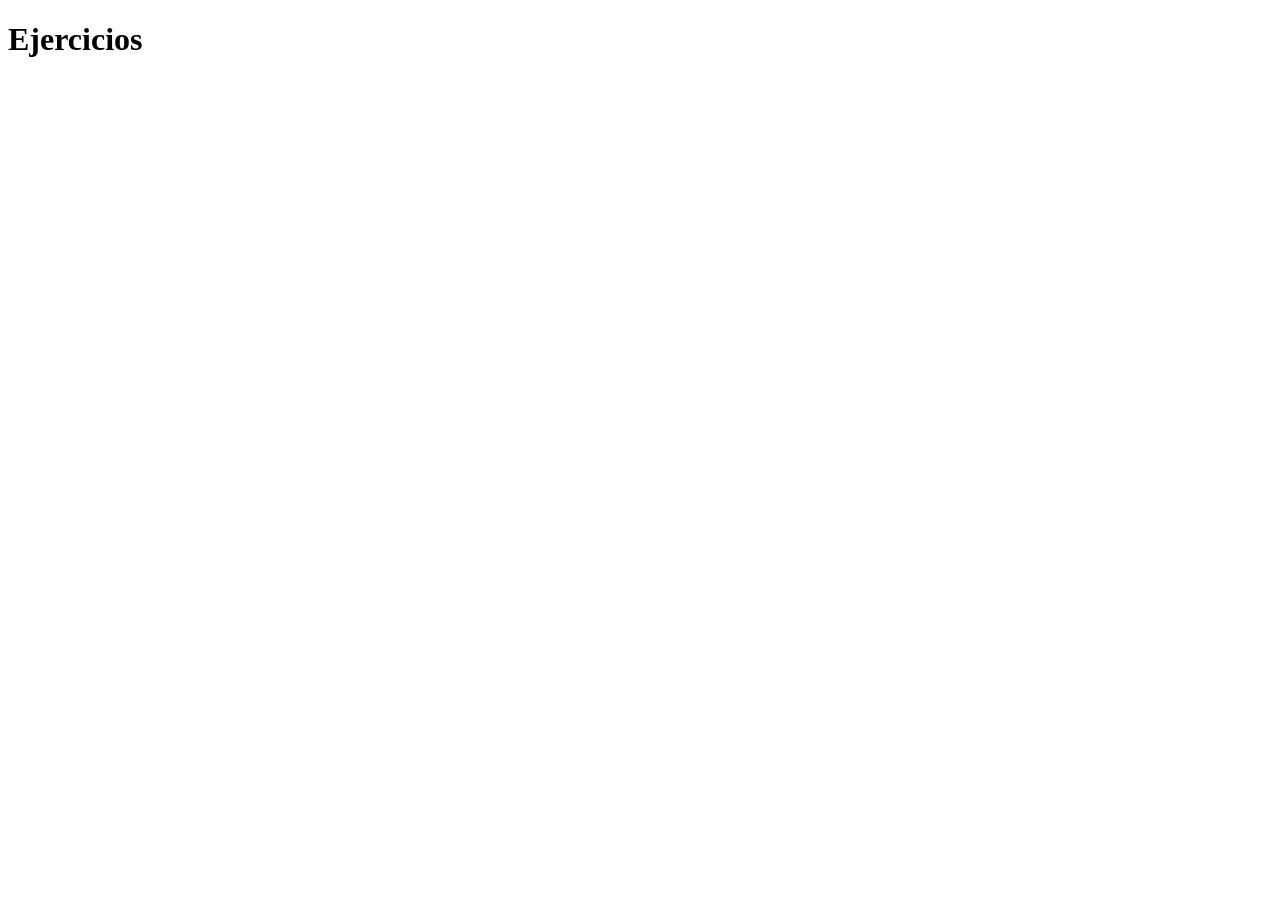
==== index.html @ fab9e2f6 "Add files via upload" ====
<!DOCTYPE html>
<html lang="es">
<head>
    <meta charset="UTF-8">
    <meta name="viewport" content="width=device-width, initial-scale=1.0">
    <title>Mi portafolio</title>
    <link rel="stylesheet" href="style.css">
</head>
<body>
    <h1>Ejercicios</h1>
</body>
</html>
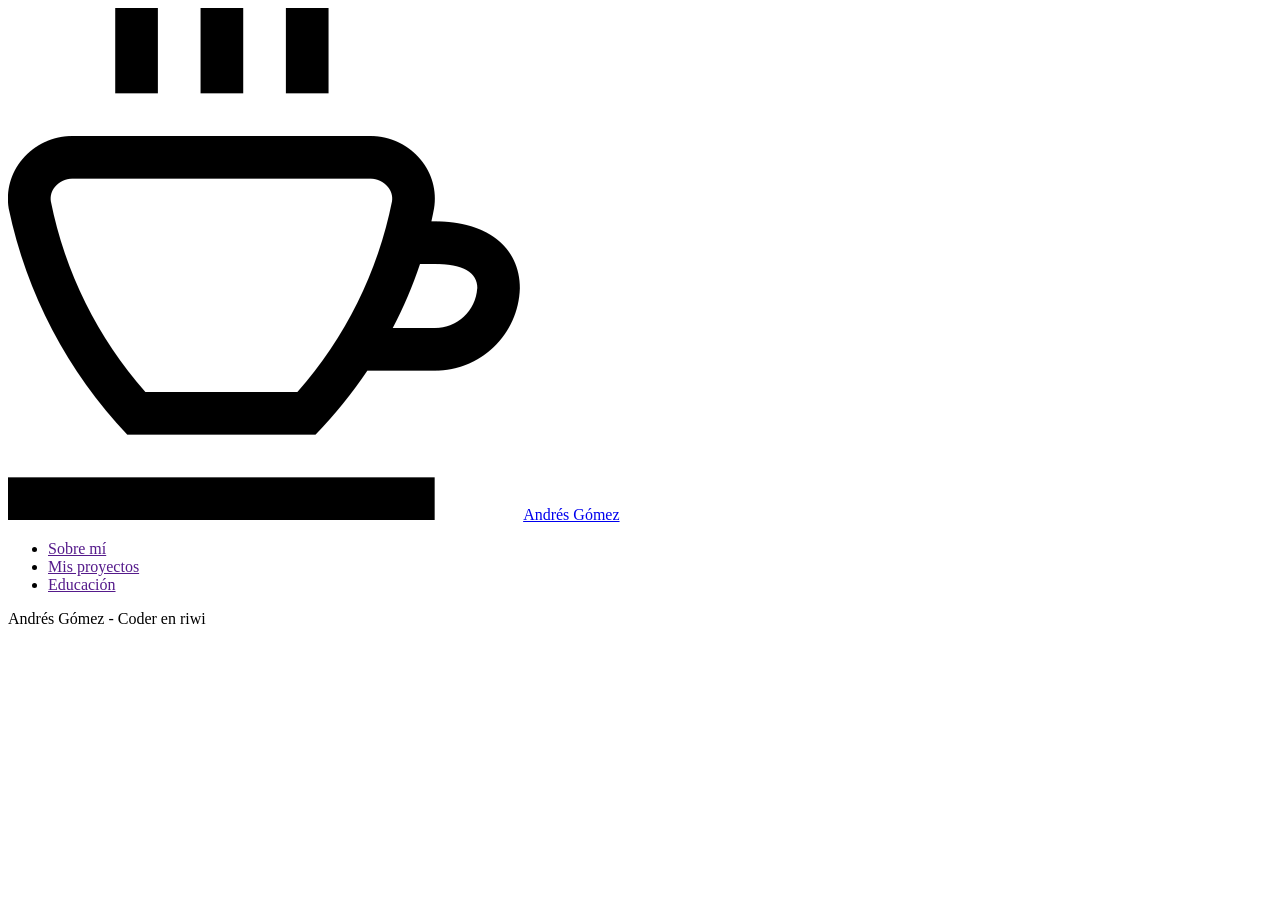
==== commit 2a503ace: "feat: agrega icono principal y estructura principal del index" ====
--- a/index.html
+++ b/index.html
@@ -3,10 +3,28 @@
 <head>
     <meta charset="UTF-8">
     <meta name="viewport" content="width=device-width, initial-scale=1.0">
-    <title>Mi portafolio</title>
-    <link rel="stylesheet" href="style.css">
+    <title>Andrés Gómez - Mi portafolio</title>
 </head>
 <body>
-    <h1>Ejercicios</h1>
+    <header>
+        <img src="/img/icono.png" alt="Icono taza de café">
+        <a href="/index.html">Andrés Gómez</a>
+
+        <nav>
+            <ul>
+                <li><a href="">Sobre mí</a></li>
+                <li><a href="">Mis proyectos</a></li>
+                <li><a href="">Educación</a></li>
+            </ul>
+        </nav>
+    </header>
+
+    <main class="content">
+        
+    </main>
+
+    <footer>
+        <p>Andrés Gómez - Coder en riwi</p>
+    </footer>
 </body>
 </html>
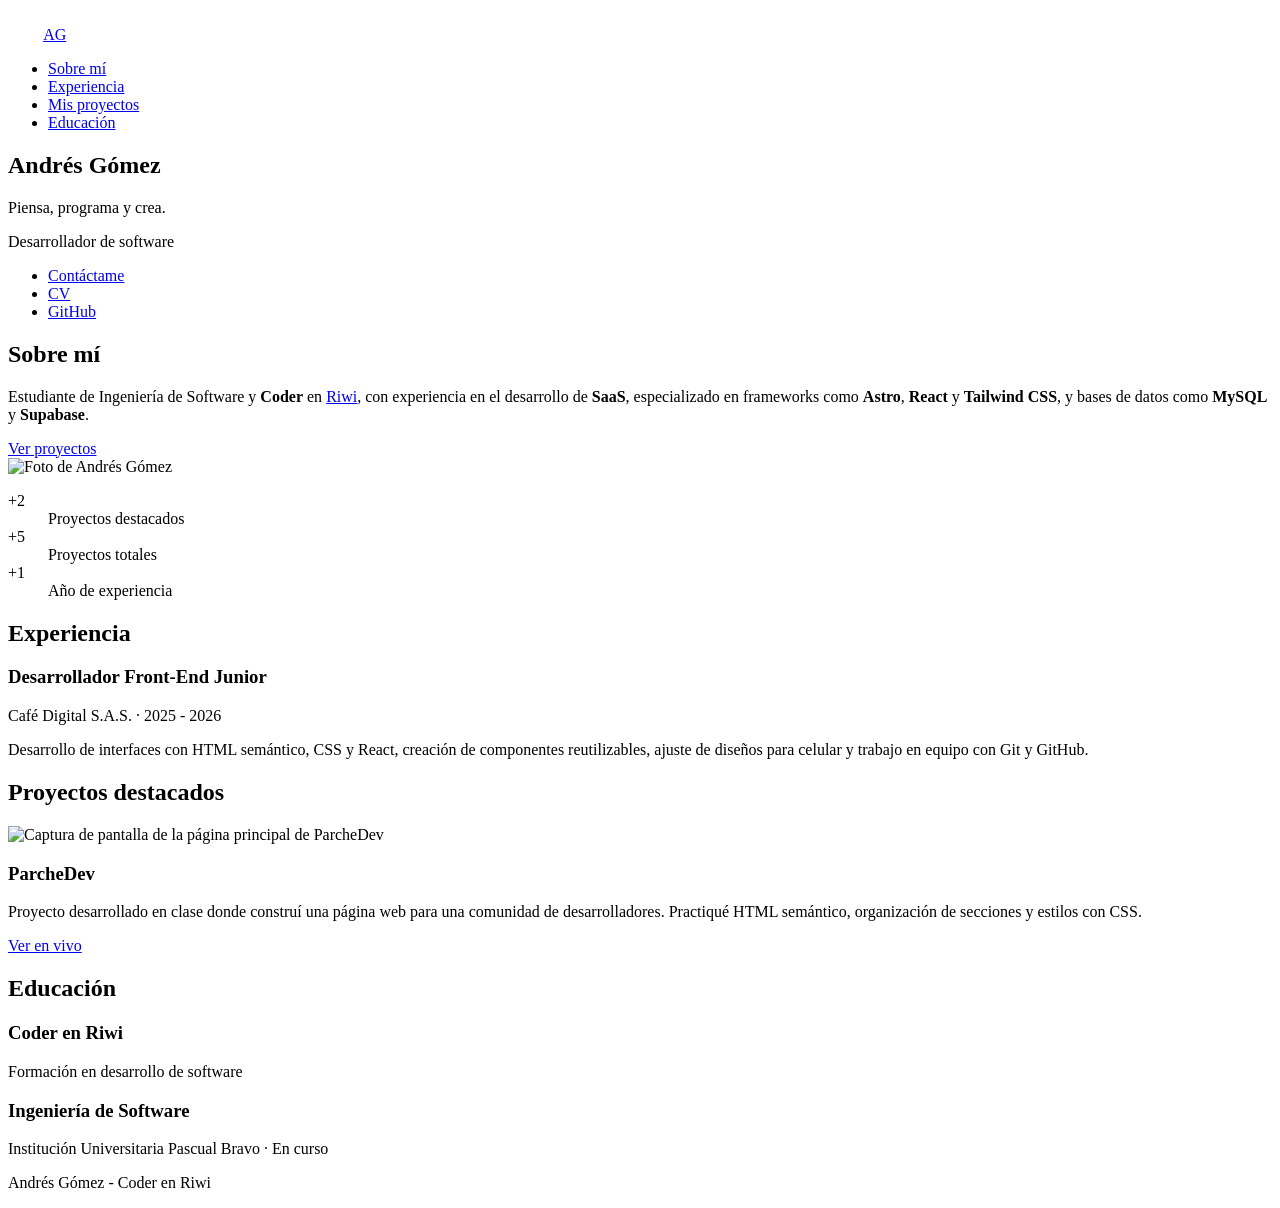
==== commit ee8bc14f: "feat: agrega contenido a todas las páginas" ====
--- a/index.html
+++ b/index.html
@@ -3,28 +3,134 @@
 <head>
     <meta charset="UTF-8">
     <meta name="viewport" content="width=device-width, initial-scale=1.0">
+    <meta name="description" content="Portafolio de Andrés Felipe Gómez Jiménez, desarrollador de software.">
     <title>Andrés Gómez - Mi portafolio</title>
+    <link rel="stylesheet" href="css/styles.css">
 </head>
 <body>
-    <header>
-        <img src="/img/icono.png" alt="Icono taza de café">
-        <a href="/index.html">Andrés Gómez</a>
+    <header class="site-header">
+        <div class="brand">
+            <img src="img/icono.png" alt="Icono taza de café" width="32" height="32">
+            <a href="index.html">AG</a>
+        </div>
 
-        <nav>
+        <nav aria-label="Navegación principal">
             <ul>
-                <li><a href="">Sobre mí</a></li>
-                <li><a href="">Mis proyectos</a></li>
-                <li><a href="">Educación</a></li>
+                <li><a href="#sobre-mi">Sobre mí</a></li>
+                <li><a href="#experiencia">Experiencia</a></li>
+                <li><a href="./pages/proyectos.html">Mis proyectos</a></li>
+                <li><a href="#educacion">Educación</a></li>
             </ul>
         </nav>
     </header>
 
     <main class="content">
-        
+        <section class="hero" id="presentacion">
+            <h1>Andrés Gómez</h1>
+            <p class="hero-role">Piensa, programa y crea.</p>
+            <p class="hero-subrole">Desarrollador de software</p>
+        </section>
+
+        <section class="about-me section" id="sobre-mi">
+            <div class="links-info">
+                <ul>
+                    <li><a href="mailto:dev.andrez18@gmail.com">Contáctame</a></li>
+                    <li><a href="#">CV</a></li>
+                    <li><a href="https://github.com/dress18" target="_blank" rel="noopener">GitHub</a></li>
+                </ul>
+            </div>
+
+            <div class="info-about-me">
+                <div class="about-text">
+                    <h2>Sobre mí</h2>
+                    <p>
+                        Estudiante de Ingeniería de Software y <strong>Coder</strong> en
+                        <a href="https://riwi.io" target="_blank" rel="noopener">Riwi</a>,
+                        con experiencia en el desarrollo de <strong>SaaS</strong>,
+                        especializado en frameworks como <strong>Astro</strong>,
+                        <strong>React</strong> y <strong>Tailwind CSS</strong>, y bases de
+                        datos como <strong>MySQL</strong> y <strong>Supabase</strong>.
+                    </p>
+                    <a class="btn" href="#proyectos">Ver proyectos</a>
+                </div>
+                <img src="img/foto.jpg" alt="Foto de Andrés Gómez" width="480" height="480">
+            </div>
+        </section>
+
+        <section class="my-projects section" aria-label="Datos destacados">
+            <div class="num-projects">
+                <dl>
+                    <div>
+                        <dt><span>+2</span></dt>
+                        <dd>Proyectos destacados</dd>
+                    </div>
+                    <div>
+                        <dt><span>+5</span></dt>
+                        <dd>Proyectos totales</dd>
+                    </div>
+                    <div>
+                        <dt><span>+1</span></dt>
+                        <dd>Año de experiencia</dd>
+                    </div>
+                </dl>
+            </div>
+        </section>
+
+        <section class="section" id="experiencia">
+            <h2>Experiencia</h2>
+
+            <article class="card">
+                <header>
+                    <h3>Desarrollador Front-End Junior</h3>
+                    <p class="meta">Café Digital S.A.S. · 2025 - 2026</p>
+                </header>
+                <p>
+                    Desarrollo de interfaces con HTML semántico, CSS y React,
+                    creación de componentes reutilizables, ajuste de diseños para
+                    celular y trabajo en equipo con Git y GitHub.
+                </p>
+            </article>
+        </section>
+
+        <section class="section" id="proyectos">
+            <h2>Proyectos destacados</h2>
+
+            <div class="projects">
+                <article class="card project">
+                    <img src="img/parchedev.png"
+                         alt="Captura de pantalla de la página principal de ParcheDev"
+                         width="800" height="450">
+                    <div class="project-body">
+                        <h3>ParcheDev</h3>
+                        <p>
+                            Proyecto desarrollado en clase donde construí una página web
+                            para una comunidad de desarrolladores. Practiqué HTML semántico,
+                            organización de secciones y estilos con CSS.
+                        </p>
+                        <a class="btn" href="https://dress18.github.io/parchedev/"
+                           target="_blank" rel="noopener">Ver en vivo</a>
+                    </div>
+                </article>
+            </div>
+        </section>
+
+        <section class="section" id="educacion">
+            <h2>Educación</h2>
+
+            <article class="card">
+                <h3>Coder en Riwi</h3>
+                <p class="meta">Formación en desarrollo de software</p>
+            </article>
+
+            <article class="card">
+                <h3>Ingeniería de Software</h3>
+                <p class="meta">Institución Universitaria Pascual Bravo · En curso</p>
+            </article>
+        </section>
     </main>
 
-    <footer>
-        <p>Andrés Gómez - Coder en riwi</p>
+    <footer class="site-footer">
+        <p>Andrés Gómez - Coder en Riwi</p>
     </footer>
 </body>
 </html>
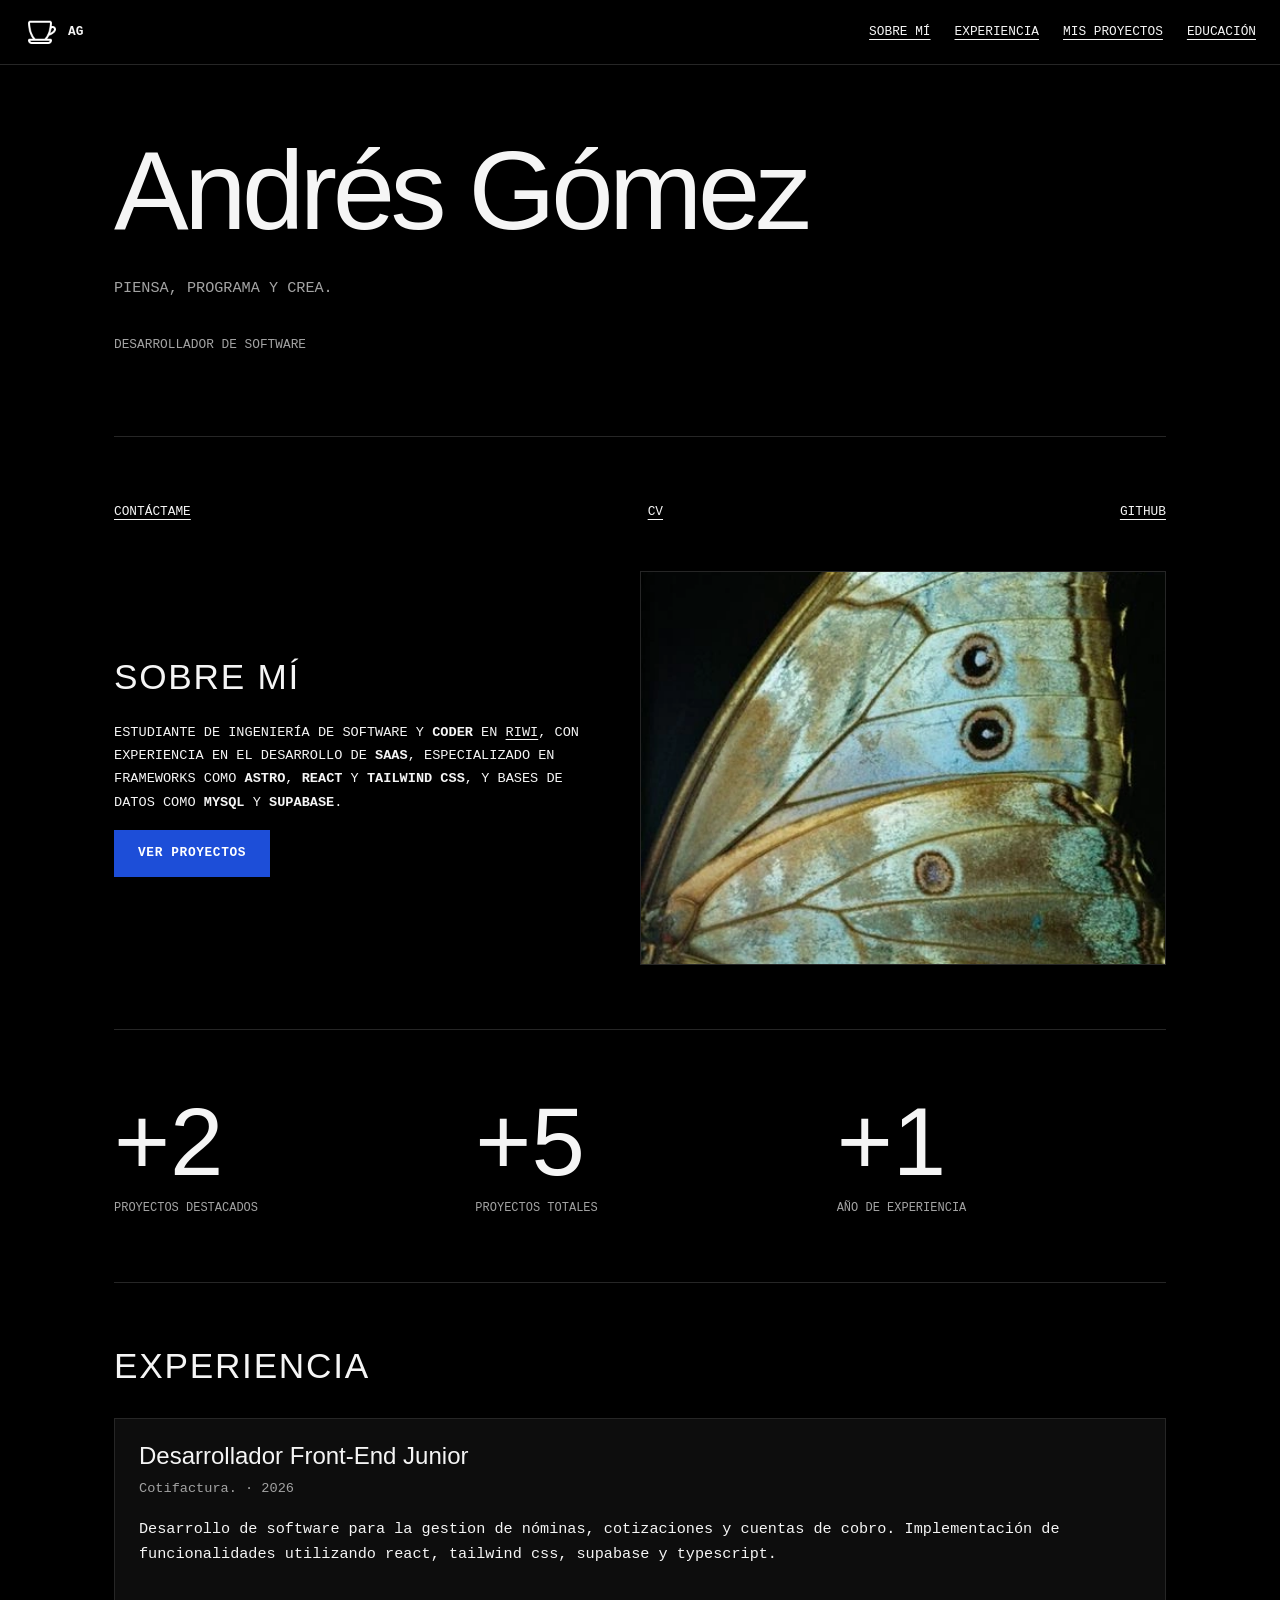
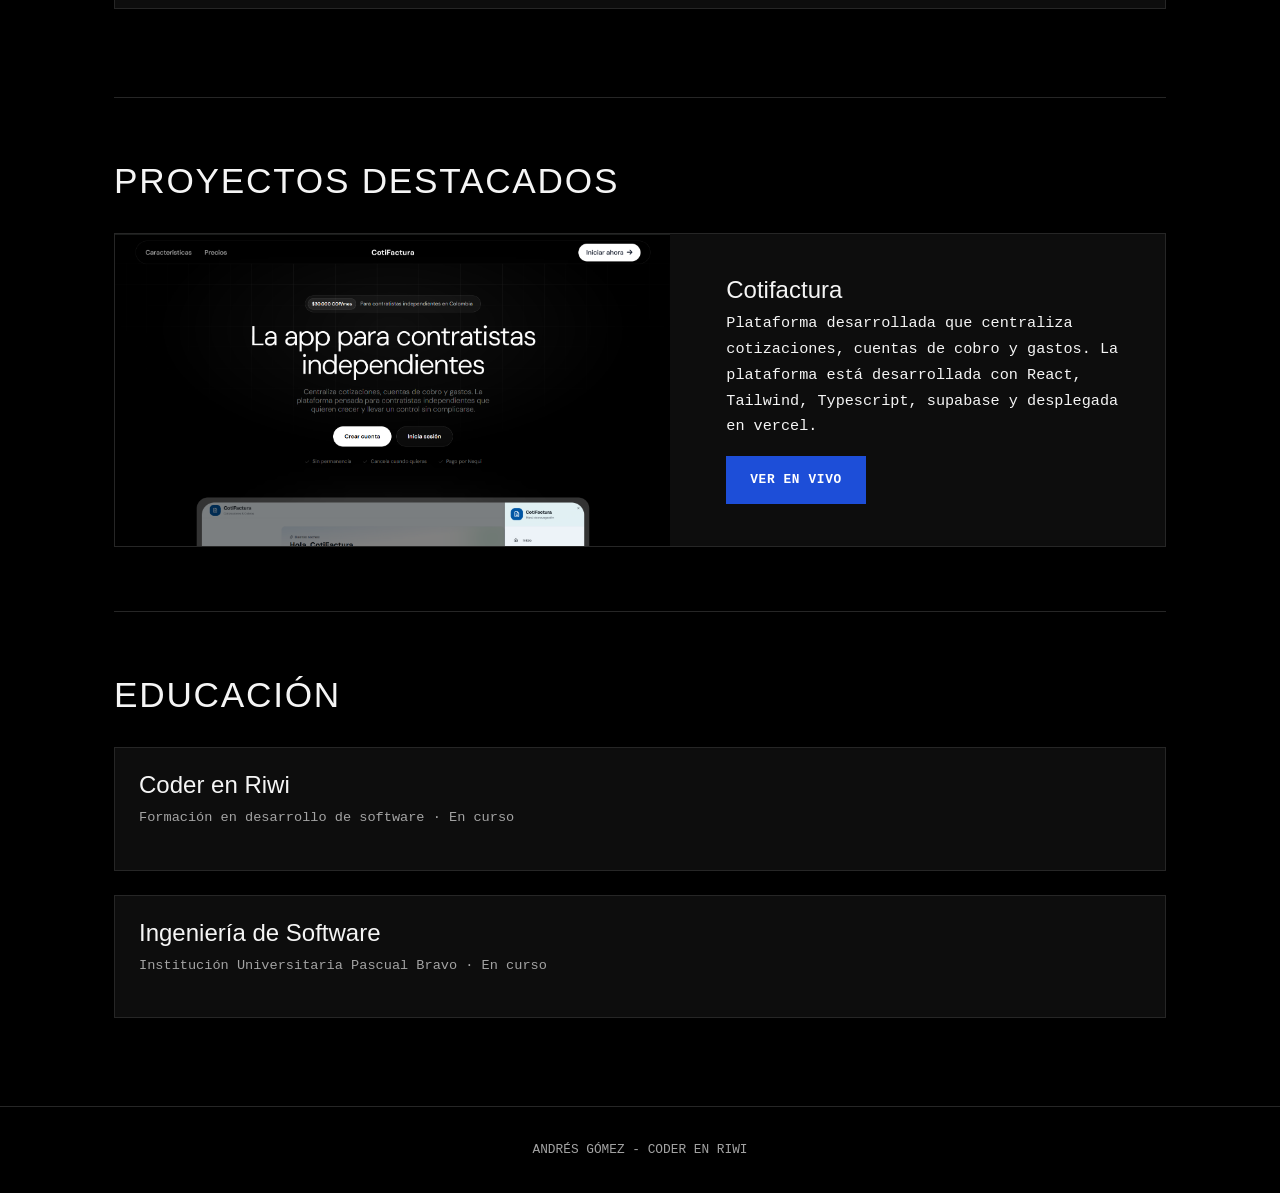
==== commit cc5d9d30: "feat: agrega proyectos e información sobre ellos" ====
--- a/index.html
+++ b/index.html
@@ -53,7 +53,7 @@
                     </p>
                     <a class="btn" href="#proyectos">Ver proyectos</a>
                 </div>
-                <img src="img/foto.jpg" alt="Foto de Andrés Gómez" width="480" height="480">
+                <img src="img/foto.webp" alt="Foto de Andrés Gómez" width="480" height="480">
             </div>
         </section>
 
@@ -82,12 +82,10 @@
             <article class="card">
                 <header>
                     <h3>Desarrollador Front-End Junior</h3>
-                    <p class="meta">Café Digital S.A.S. · 2025 - 2026</p>
+                    <p class="meta">Cotifactura. · 2026</p>
                 </header>
                 <p>
-                    Desarrollo de interfaces con HTML semántico, CSS y React,
-                    creación de componentes reutilizables, ajuste de diseños para
-                    celular y trabajo en equipo con Git y GitHub.
+                    Desarrollo de software para la gestion de nóminas, cotizaciones y cuentas de cobro. Implementación de funcionalidades utilizando react, tailwind css, supabase y typescript.
                 </p>
             </article>
         </section>
@@ -97,17 +95,15 @@
 
             <div class="projects">
                 <article class="card project">
-                    <img src="img/parchedev.png"
-                         alt="Captura de pantalla de la página principal de ParcheDev"
+                    <img src="img/cotifactura.png"
+                         alt="Captura de pantalla de la página principal de cotifactura"
                          width="800" height="450">
                     <div class="project-body">
-                        <h3>ParcheDev</h3>
+                        <h3>Cotifactura</h3>
                         <p>
-                            Proyecto desarrollado en clase donde construí una página web
-                            para una comunidad de desarrolladores. Practiqué HTML semántico,
-                            organización de secciones y estilos con CSS.
+                            Plataforma desarrollada que centraliza cotizaciones, cuentas de cobro y gastos. La plataforma está desarrollada con React, Tailwind, Typescript, supabase y desplegada en vercel.
                         </p>
-                        <a class="btn" href="https://dress18.github.io/parchedev/"
+                        <a class="btn" href="https://cotifactura.vercel.app"
                            target="_blank" rel="noopener">Ver en vivo</a>
                     </div>
                 </article>
@@ -119,7 +115,7 @@
 
             <article class="card">
                 <h3>Coder en Riwi</h3>
-                <p class="meta">Formación en desarrollo de software</p>
+                <p class="meta">Formación en desarrollo de software · En curso</p>
             </article>
 
             <article class="card">
--- a/css/styles.css
+++ b/css/styles.css
@@ -0,0 +1,359 @@
+:root {
+    --bg: #000;
+    --surface: #0d0d0d;
+    --border: #262626;
+    --text: #f5f5f5;
+    --muted: #a3a3a3;
+    --accent: #1d4ed8;
+    --accent-hover: #2563eb;
+    --mono: ui-monospace, "SFMono-Regular", Menlo, Consolas, "Courier New", monospace;
+    --sans: "Helvetica Neue", Helvetica, Arial, sans-serif;
+}
+
+*,
+*::before,
+*::after {
+    box-sizing: border-box;
+}
+
+html {
+    scroll-behavior: smooth;
+}
+
+body {
+    margin: 0;
+    background: var(--bg);
+    color: var(--text);
+    font-family: var(--mono);
+    font-size: 0.95rem;
+    line-height: 1.7;
+}
+
+img {
+    display: block;
+    max-width: 100%;
+    height: auto;
+}
+
+a {
+    color: inherit;
+}
+
+h1, h2, h3 {
+    font-family: var(--sans);
+    font-weight: 400;
+    line-height: 1.1;
+    margin: 0;
+}
+
+p {
+    margin: 0 0 1rem;
+}
+
+.site-header {
+    display: flex;
+    flex-wrap: wrap;
+    align-items: center;
+    justify-content: space-between;
+    gap: 1rem;
+    padding: 1rem 1.5rem;
+    border-bottom: 1px solid var(--border);
+    text-transform: uppercase;
+    font-size: 0.8rem;
+}
+
+.brand {
+    display: flex;
+    align-items: center;
+    gap: 0.75rem;
+}
+
+.brand a {
+    text-decoration: none;
+    font-weight: 700;
+}
+
+.site-header nav ul {
+    display: flex;
+    flex-wrap: wrap;
+    gap: 1.5rem;
+    list-style: none;
+    margin: 0;
+    padding: 0;
+}
+
+.site-header nav a {
+    text-decoration: underline;
+    text-underline-offset: 4px;
+}
+
+.site-header a:hover,
+.site-header a:focus-visible {
+    color: var(--accent-hover);
+}
+
+.content {
+    width: 100%;
+    max-width: 1100px;
+    margin: 0 auto;
+    padding: 0 1.5rem;
+}
+
+.section {
+    padding: 4rem 0;
+    border-top: 1px solid var(--border);
+    scroll-margin-top: 1rem;
+}
+
+.section h2 {
+    font-size: clamp(1.5rem, 4vw, 2.2rem);
+    text-transform: uppercase;
+    letter-spacing: 0.05em;
+    margin-bottom: 2rem;
+}
+
+.hero {
+    padding: 4rem 0 5rem;
+}
+
+.hero h1 {
+    font-size: clamp(2.6rem, 10vw, 7rem);
+    letter-spacing: -0.04em;
+    overflow-wrap: break-word;
+}
+
+.hero-role {
+    margin: 1.5rem 0 2rem;
+    text-transform: uppercase;
+    color: var(--muted);
+}
+
+.btn {
+    display: inline-block;
+    padding: 0.8rem 1.5rem;
+    background: var(--accent);
+    color: #fff;
+    text-decoration: none;
+    text-transform: uppercase;
+    font-size: 0.8rem;
+    font-weight: 700;
+    letter-spacing: 0.05em;
+    transition: background 0.2s;
+}
+
+.btn:hover,
+.btn:focus-visible {
+    background: var(--accent-hover);
+}
+
+.about-grid {
+    display: grid;
+    grid-template-columns: 1.2fr 1fr;
+    gap: 3rem;
+    align-items: start;
+}
+
+.about p {
+    text-transform: uppercase;
+    font-size: 0.85rem;
+}
+
+.notice {
+    color: var(--muted);
+    font-size: 0.8rem;
+    border-left: 3px solid var(--accent);
+    padding-left: 0.75rem;
+}
+
+.about p.notice {
+    text-transform: none;
+}
+
+.stats {
+    list-style: none;
+    margin: 0;
+    padding: 0;
+    display: grid;
+    gap: 1.5rem;
+}
+
+.stat-number {
+    display: block;
+    font-family: var(--sans);
+    font-size: clamp(3rem, 8vw, 5rem);
+    line-height: 1;
+}
+
+.stat-label {
+    display: block;
+    margin-top: 0.5rem;
+    color: var(--muted);
+    text-transform: uppercase;
+    font-size: 0.75rem;
+}
+
+.card {
+    background: var(--surface);
+    border: 1px solid var(--border);
+    padding: 1.5rem;
+    margin-bottom: 1.5rem;
+}
+
+.card h3 {
+    font-size: 1.5rem;
+    margin-bottom: 0.5rem;
+}
+
+.meta {
+    color: var(--muted);
+    font-size: 0.85rem;
+    margin-bottom: 1rem;
+}
+
+.projects {
+    display: grid;
+    gap: 1.5rem;
+}
+
+.project {
+    display: grid;
+    grid-template-columns: 1.2fr 1fr;
+    gap: 2rem;
+    padding: 0;
+    overflow: hidden;
+    margin-bottom: 0;
+}
+
+.project img {
+    width: 100%;
+    height: 100%;
+    object-fit: cover;
+    aspect-ratio: 16 / 9;
+}
+
+.project-body {
+    padding: 1.5rem;
+    display: flex;
+    flex-direction: column;
+    justify-content: center;
+    align-items: flex-start;
+}
+
+.hero-subrole {
+    margin: 0;
+    color: var(--muted);
+    text-transform: uppercase;
+    font-size: 0.8rem;
+}
+
+.links-info ul {
+    display: flex;
+    flex-wrap: wrap;
+    justify-content: space-between;
+    gap: 1rem;
+    list-style: none;
+    margin: 0 0 3rem;
+    padding: 0;
+    text-transform: uppercase;
+    font-size: 0.8rem;
+}
+
+.links-info a {
+    text-decoration: underline;
+    text-underline-offset: 4px;
+}
+
+.links-info a:hover,
+.links-info a:focus-visible {
+    color: var(--accent-hover);
+}
+
+.info-about-me {
+    display: grid;
+    grid-template-columns: 1fr 1.1fr;
+    gap: 3rem;
+    align-items: center;
+}
+
+.info-about-me img {
+    width: 100%;
+    aspect-ratio: 4 / 3;
+    object-fit: cover;
+    border: 1px solid var(--border);
+}
+
+.about-text h2 {
+    margin-bottom: 1.5rem;
+}
+
+.about-text p {
+    text-transform: uppercase;
+    font-size: 0.85rem;
+}
+
+.about-text p.notice {
+    text-transform: none;
+}
+
+.about-text a:not(.btn) {
+    text-decoration: underline;
+    text-underline-offset: 3px;
+}
+
+.num-projects dl {
+    display: grid;
+    grid-template-columns: repeat(3, 1fr);
+    gap: 2rem;
+    margin: 0;
+}
+
+.num-projects dt {
+    font-family: var(--sans);
+    font-size: clamp(3rem, 9vw, 6rem);
+    line-height: 1;
+}
+
+.num-projects dd {
+    margin: 0.5rem 0 0;
+    color: var(--muted);
+    text-transform: uppercase;
+    font-size: 0.75rem;
+}
+
+.site-footer {
+    padding: 2rem 1.5rem;
+    border-top: 1px solid var(--border);
+    text-align: center;
+    color: var(--muted);
+    text-transform: uppercase;
+    font-size: 0.8rem;
+}
+
+.site-footer p {
+    margin: 0;
+}
+
+@media (max-width: 768px) {
+    .about-grid,
+    .info-about-me,
+    .project {
+        grid-template-columns: 1fr;
+    }
+
+    .num-projects dl {
+        grid-template-columns: 1fr;
+    }
+
+    .project {
+        gap: 0;
+    }
+
+    .section {
+        padding: 3rem 0;
+    }
+
+    .site-header {
+        flex-direction: column;
+        align-items: flex-start;
+    }
+}
